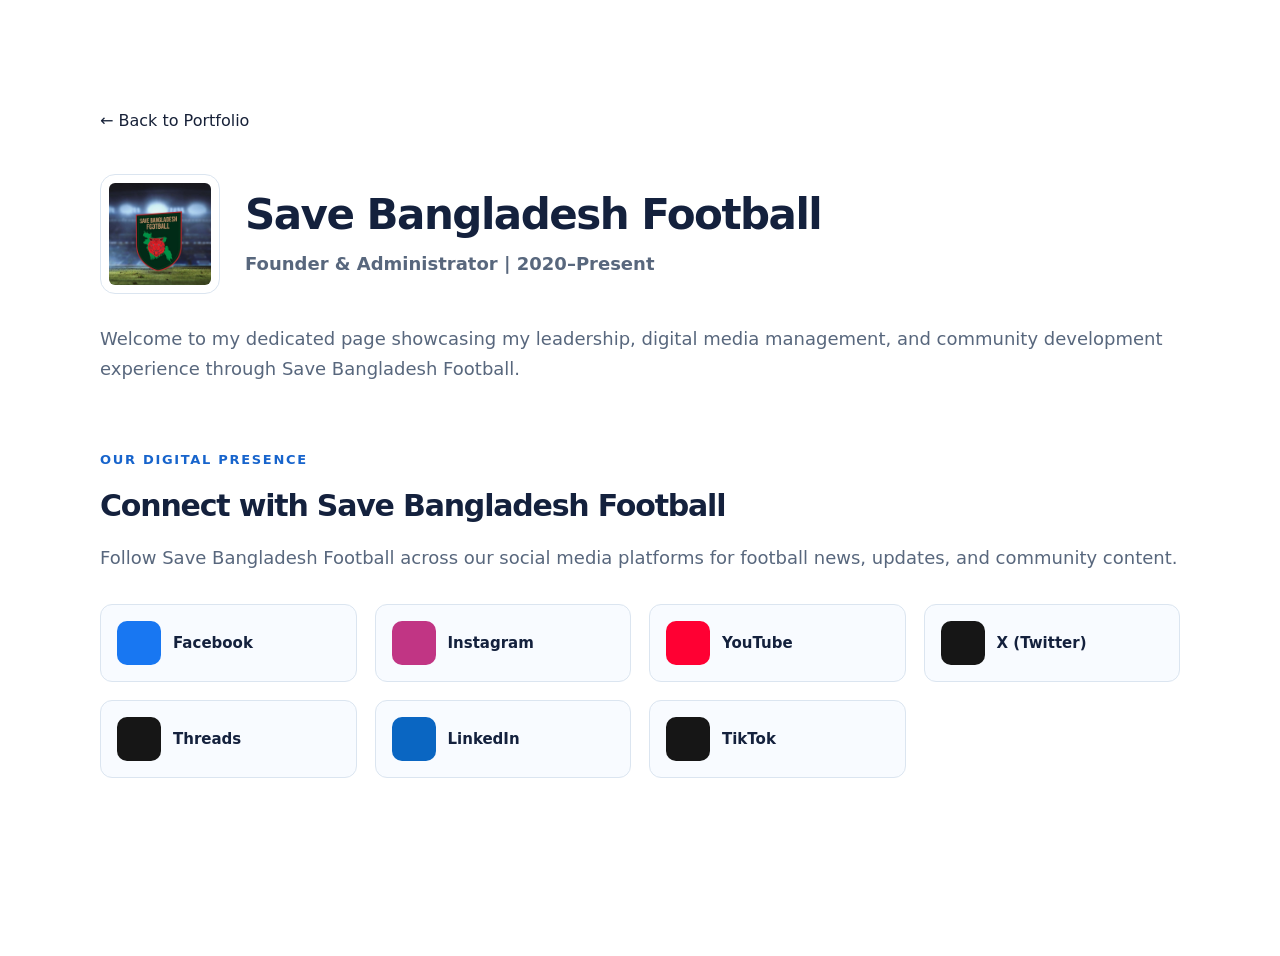
==== football.html @ 0e64b120 "add sbf portion" ====
<!DOCTYPE html>
<html lang="en">

<head>
    <meta charset="UTF-8">
    <meta name="viewport"
          content="width=device-width, initial-scale=1.0">

    <title>Save Bangladesh Football | Pamel Das</title>

    <link rel="stylesheet" href="style.css">
</head>

<body>

    <main class="section container">

        <a href="index.html">
            ← Back to Portfolio
        </a>

        
<div class="football-page-heading">

    <img
        src="Images/save-bangladesh-football.png"
        alt="Save Bangladesh Football Logo"
        class="football-page-logo"
    >

    <div>
        <h1>Save Bangladesh Football</h1>
        <p>Founder & Administrator | 2020–Present</p>
    </div>

</div>



        <p>
            Welcome to my dedicated page showcasing
            my leadership, digital media management,
            and community development experience
            through Save Bangladesh Football.
        </p>

<!-- Save Bangladesh Football Social Media -->

<section class="football-social-section">

    <p class="eyebrow">OUR DIGITAL PRESENCE</p>

    <h2>Connect with Save Bangladesh Football</h2>

    <p class="football-social-intro">
        Follow Save Bangladesh Football across our
        social media platforms for football news,
        updates, and community content.
    </p>

    <div class="football-social-grid">

        <a href="https://www.facebook.com/savebangladeshfootball/"
           class="football-social-card"
           target="_blank" rel="noopener noreferrer">
            <span class="social-icon facebook">
                <i class="bi bi-facebook"></i>
            </span>
            <span>Facebook</span>
        </a>

        <a href="https://www.instagram.com/save_bangladesh_football/?hl=en"
           class="football-social-card"
           target="_blank" rel="noopener noreferrer">
            <span class="social-icon instagram">
                <i class="bi bi-instagram"></i>
            </span>
            <span>Instagram</span>
        </a>

        <a href="https://www.youtube.com/@savebangladeshfootball"
           class="football-social-card"
           target="_blank" rel="noopener noreferrer">
            <span class="social-icon youtube">
                <i class="bi bi-youtube"></i>
            </span>
            <span>YouTube</span>
        </a>

        <a href="https://x.com/SaveBanFootball"
           class="football-social-card"
           target="_blank" rel="noopener noreferrer">
            <span class="social-icon x-twitter">
                <i class="bi bi-twitter-x"></i>
            </span>
            <span>X (Twitter)</span>
        </a>

        <a href="https://www.threads.com/@save_bangladesh_football"
           class="football-social-card"
           target="_blank" rel="noopener noreferrer">
            <span class="social-icon threads">
                <i class="bi bi-threads"></i>
            </span>
            <span>Threads</span>
        </a>

        <a href="https://www.linkedin.com/company/save-bangladesh-football"
           class="football-social-card"
           target="_blank" rel="noopener noreferrer">
            <span class="social-icon linkedin">
                <i class="bi bi-linkedin"></i>
            </span>
            <span>LinkedIn</span>
        </a>

        <a href="https://www.tiktok.com/@savebangladeshfootball"
           class="football-social-card"
           target="_blank" rel="noopener noreferrer">
            <span class="social-icon tiktok">
                <i class="bi bi-tiktok"></i>
            </span>
            <span>TikTok</span>
        </a>

    </div>

</section>

    </main>

</body>
</html>
---- style.css ----
:root { --ink:#172138; --muted:#58677d; --accent:#1764cc; --paper:#fff; --soft:#f3f6fa; }
* { box-sizing:border-box; }
html { scroll-behavior:smooth; }
body { margin:0; font-family:Inter,ui-sans-serif,system-ui,-apple-system,Segoe UI,Arial,sans-serif; line-height:1.65; color:var(--ink); background:var(--paper); }
a { text-decoration:none; color:inherit; }
.container { width:min(1080px, calc(100% - 40px)); margin-inline:auto; }
.narrow { max-width:780px; }
.site-header { background:rgba(255,255,255,.94); position:sticky; top:0; border-bottom:1px solid #e7ecf3; z-index:10; backdrop-filter:blur(12px); }
.nav,.nav-links,.actions,.footer .container { display:flex; align-items:center; justify-content:space-between; gap:24px; }
.nav { min-height:74px; }
.brand { font-size:23px; font-weight:850; letter-spacing:-1px; }.brand span,.hero h1 span { color:var(--accent); }
.nav-links { gap:28px; font-size:14px; font-weight:650; }.nav-links a:hover { color:var(--accent); }
.menu-toggle { display:none; border:1px solid #d8e1ec; border-radius:8px; background:white; padding:8px 12px; font:inherit; cursor:pointer; }
.hero { min-height:570px; display:flex; flex-direction:column; justify-content:center; align-items:flex-start; padding-block:100px; }
.eyebrow { font-size:13px; text-transform:uppercase; letter-spacing:.13em; font-weight:750; color:var(--accent); margin:0 0 18px; }
h1,h2,h3 { line-height:1.18; letter-spacing:-.04em; }h1 { font-size:clamp(47px,7vw,88px); margin:0 0 24px; }h2 { font-size:clamp(30px,4vw,46px); margin:0 0 24px; }h3 { font-size:22px; margin:15px 0 12px; }
.hero-copy { font-size:clamp(17px,2vw,21px); color:var(--muted); max-width:680px; margin:0 0 35px; }
.actions { justify-content:flex-start; flex-wrap:wrap; gap:13px; }.btn { display:inline-block; padding:12px 19px; border-radius:9px; font-weight:700; font-size:14px; }.primary { background:var(--accent); color:white; }.primary:hover { background:#0d4eaa; }.secondary { border:1px solid #c9d6e6; }.secondary:hover { background:var(--soft); }
.section { padding-block:108px; scroll-margin-top:72px; }.section p:not(.eyebrow) { color:var(--muted); font-size:18px; }.tinted { background:var(--soft); }
.cards { display:grid; grid-template-columns:repeat(3,1fr); gap:18px; margin-top:35px; }.card { border:1px solid #e3e9f0; border-radius:14px; padding:29px; background:white; }.card span { color:var(--accent); font-size:12px; text-transform:uppercase; letter-spacing:.1em; font-weight:700; }.card p { font-size:15px!important; margin:0; }
.chips { display:flex; flex-wrap:wrap; gap:12px; }.chips span { border:1px solid #d4dfec; padding:9px 16px; border-radius:999px; background:white; font-size:14px; font-weight:600; }
.footer { border-top:1px solid #e7ecf3; padding:26px 0; font-size:13px; color:var(--muted); }.footer .container { flex-wrap:wrap; }
@media (max-width:700px) { .menu-toggle { display:block; }.nav { flex-wrap:wrap; padding-block:15px; min-height:68px; }.nav-links { display:none; flex-basis:100%; flex-direction:column; align-items:flex-start; gap:12px; padding:10px 0; }.nav-links.open { display:flex; }.hero { min-height:480px; padding-block:75px; }.section { padding-block:75px; }.cards { grid-template-columns:1fr; } }
h1 {
    font-size: 64px;
    font-weight: 800;
    color: #1764cc;
    letter-spacing: -1.5px;
}

@media (max-width: 768px) {
    h1 {
        font-size: 36px;
        letter-spacing: -0.5px;
    }
}

/* Homepage Hero Section */

.hero {
    display: flex;
    align-items: center;
    justify-content: space-between;
    gap: 50px;
    padding: 100px 8%;
    background: #f2f7ff;
}

.hero-content {
    flex: 1;
}

.hero-label {
    color: #1764cc;
    font-weight: 700;
    letter-spacing: 2px;
    font-size: 13px;
}

.hero h1 {
    font-size: 64px;
    color: #14213d;
    margin: 15px 0;
}

.hero h2 {
    font-size: 24px;
    color: #1764cc;
    margin-bottom: 20px;
}

.hero-description {
    font-size: 17px;
    line-height: 1.8;
    color: #475569;
    max-width: 550px;
}

.hero-buttons {
    display: flex;
    gap: 15px;
    margin-top: 30px;
}

.primary-btn,
.secondary-btn {
    display: inline-block;
    padding: 12px 20px;
    border-radius: 8px;
    text-decoration: none;
    font-weight: 600;
}

.primary-btn {
    background: #1764cc;
    color: white;
}

.secondary-btn {
    border: 2px solid #1764cc;
    color: #1764cc;
}

.hero-image {
    flex: 1;
    display: flex;
    justify-content: center;
}

.hero-image img {
    width: 100%;
    max-width: 350px;
    aspect-ratio: 4 / 5;
    object-fit: cover;
    border-radius: 20px;
}

/* Mobile Layout */

@media (max-width: 768px) {
    .hero {
        flex-direction: column-reverse;
        padding: 50px 6%;
        gap: 30px;
    }

    .hero h1 {
        font-size: 36px;
    }

    .hero h2 {
        font-size: 20px;
    }

    .hero-buttons {
        flex-wrap: wrap;
    }

    .hero-image img {
        max-width: 260px;
    }
}

/* Compact Hero Layout */

.hero {
    display: flex;
    flex-direction: row;
    align-items: center;
    justify-content: space-between;
    gap: 50px;
    padding: 60px 8%;
    min-height: 420px;
}

.hero-content {
    flex: 1;
    min-width: 0;
}

.hero h1 {
    font-size: 54px;
    margin: 10px 0;
}

.hero-image {
    flex: 0 0 260px;
    display: flex;
    justify-content: center;
}

.hero-image img {
    width: 260px;
    height: 320px;
    object-fit: cover;
    border-radius: 16px;
}

/* Mobile View */

@media (max-width: 768px) {
    .hero {
        flex-direction: column-reverse;
        gap: 25px;
        padding: 40px 6%;
    }

    .hero-image {
        flex: none;
        width: 100%;
    }

    .hero-image img {
        width: 200px;
        height: 250px;
    }

    .hero h1 {
        font-size: 36px;
    }
}

/* Certificate Gallery */

.certificate-gallery {
    display: grid;
    grid-template-columns: repeat(5, minmax(0, 1fr));
    gap: 15px;
    margin-top: 25px;
}

.certificate-gallery a {
    display: block;
    background: #f8fbff;
    border: 1px solid #dbe5f0;
    border-radius: 12px;
    padding: 10px;
    text-decoration: none;
    text-align: center;
    transition: 0.3s;
    min-width: 0;
}

.certificate-gallery img {
    width: 100%;
    height: 130px;
    object-fit: contain;
    border-radius: 6px;
    background: white;
}

.certificate-gallery p {
    margin: 8px 0 0;
    font-size: 13px;
    font-weight: 600;
    color: #1764cc;
}

.certificate-gallery a:hover {
    transform: translateY(-5px);
    box-shadow: 0 8px 20px rgba(23, 100, 204, 0.15);
}

/* Mobile: horizontal scroll */

@media (max-width: 768px) {
    .certificate-gallery {
        display: flex;
        overflow-x: auto;
        gap: 12px;
        padding-bottom: 12px;
    }

    .certificate-gallery a {
        flex: 0 0 170px;
    }
}

/* Certificate Popup */

.certificate-modal {
    display: none;
    position: fixed;
    inset: 0;
    background: rgba(0, 0, 0, 0.85);
    z-index: 9999;
    align-items: center;
    justify-content: center;
    padding: 30px;
}

.certificate-modal.active {
    display: flex;
}

.certificate-modal img {
    max-width: 90vw;
    max-height: 85vh;
    object-fit: contain;
    border-radius: 8px;
    background: white;
}

.close-certificate {
    position: absolute;
    top: 25px;
    right: 35px;
    font-size: 40px;
    color: white;
    background: none;
    border: none;
    cursor: pointer;
}

/* Contact Section */

#contact {
    text-align: center;
    padding-top: 80px;
    padding-bottom: 90px;
}

#contact h2 {
    font-size: 38px;
    color: #14213d;
    margin-bottom: 20px;
}

.contact-description {
    color: #64748b;
    font-size: 16px;
    line-height: 1.8;
    max-width: 650px;
    margin: 0 auto 35px;
}

.contact-links {
    display: flex;
    align-items: center;
    justify-content: center;
    gap: 18px;
    flex-wrap: wrap;
}

.contact-btn {
    display: inline-flex;
    align-items: center;
    justify-content: center;
    gap: 10px;

    padding: 14px 25px;
    min-width: 150px;

    border: 2px solid #1764cc;
    border-radius: 10px;

    background: #ffffff;
    color: #1764cc;

    font-size: 16px;
    font-weight: 600;
    text-decoration: none;

    transition: all 0.3s ease;
}

.contact-btn span {
    font-size: 20px;
    font-weight: 700;
}

.contact-btn:hover {
    background: #1764cc;
    color: #ffffff;
    transform: translateY(-4px);
    box-shadow: 0 8px 20px rgba(23, 100, 204, 0.18);
}

/* Mobile Responsive */

@media (max-width: 600px) {
    #contact {
        padding-top: 50px;
        padding-bottom: 60px;
    }

    #contact h2 {
        font-size: 30px;
    }

    .contact-links {
        flex-direction: column;
        gap: 12px;
    }

    .contact-btn {
        width: 100%;
        max-width: 300px;
    }
}
git add .

/* Contact icons inside colored boxes */

.contact-btn .contact-icon {
    width: 38px;
    height: 38px;
    flex-shrink: 0;

    display: inline-flex;
    align-items: center;
    justify-content: center;

    border-radius: 8px;
    color: white;
    font-size: 20px;
    font-weight: 700;
}

.contact-btn .email-icon {
    background: #1764cc;
}

.contact-btn .linkedin-icon {
    background: #0a66c2;
}

.contact-btn .github-icon {
    background: #24292f;
}

.contact-btn:hover .contact-icon {
    color: white;
}

/* Make contact icons white */

.contact-btn .contact-icon,
.contact-btn:hover .contact-icon {
    color: #ffffff !important;
    -webkit-text-fill-color: #ffffff;
    font-size: 20px;
    font-weight: 700;
}

/* Keep the icon boxes rounded */

.contact-btn .contact-icon {
    border-radius: 8px;
}

/* Professional Experience Cards */

.experience-intro {
    color: #64748b;
    line-height: 1.8;
    max-width: 750px;
    margin: 15px 0 35px;
}

.experience-grid {
    display: grid;
    grid-template-columns: repeat(2, minmax(0, 1fr));
    gap: 25px;
}

.experience-card {
    background: #f8fbff;
    border: 1px solid #dbe5f0;
    border-radius: 14px;
    padding: 30px;
    transition: transform 0.3s, box-shadow 0.3s;
}

.experience-card:hover {
    transform: translateY(-5px);
    box-shadow: 0 10px 25px rgba(23, 100, 204, 0.12);
}

.experience-year {
    display: inline-block;
    background: #e3efff;
    color: #1764cc;
    padding: 7px 12px;
    border-radius: 6px;
    font-size: 13px;
    font-weight: 700;
}

.experience-card h3 {
    color: #14213d;
    margin: 18px 0 10px;
    font-size: 22px;
}

.company-heading {
    display: flex;
    align-items: center;
    gap: 12px;
    margin: 15px 0;
}

.company-heading img {
    width: 58px;
    height: 58px;
    object-fit: contain;
    padding: 6px;
    background: #ffffff;
    border: 1px solid #dbe5f0;
    border-radius: 10px;
}

.company-heading h4 {
    color: #1764cc;
    font-size: 20px;
    margin: 0;
}

.experience-card p {
    color: #64748b;
    line-height: 1.8;
    margin-top: 15px;
}

@media (max-width: 768px) {
    .experience-grid {
        grid-template-columns: 1fr;
    }

    .experience-card {
        padding: 22px;
    }
}

/* Save Bangladesh Football Section */

#football {
    padding-top: 70px;
    padding-bottom: 70px;
}

.football-card {
    background: #f8fbff;
    border: 1px solid #dbe5f0;
    border-radius: 16px;
    padding: 35px;
    margin-top: 20px;
    transition: 0.3s ease;
}

.football-card:hover {
    box-shadow: 0 12px 30px rgba(23, 100, 204, 0.10);
}

.football-heading {
    display: flex;
    align-items: center;
    gap: 20px;
    margin-bottom: 25px;
}

.football-logo {
    width: 95px;
    height: 95px;
    object-fit: contain;
    background: #ffffff;
    padding: 8px;
    border: 1px solid #dbe5f0;
    border-radius: 14px;
    flex-shrink: 0;
}

.football-heading h2 {
    font-size: 28px;
    color: #14213d;
    margin: 0 0 8px;
}

.football-role {
    color: #1764cc;
    font-size: 15px;
    font-weight: 600;
    margin: 0;
}

.football-description {
    color: #64748b;
    font-size: 16px;
    line-height: 1.9;
    margin-bottom: 18px;
}

.football-highlights {
    display: flex;
    flex-wrap: wrap;
    gap: 12px;
    margin-top: 25px;
}

.football-highlights span {
    background: #e3efff;
    color: #1764cc;
    padding: 9px 14px;
    border-radius: 8px;
    font-size: 13px;
    font-weight: 600;
}

/* Mobile Responsive */

@media (max-width: 768px) {

    .football-card {
        padding: 22px;
    }

    .football-heading {
        flex-direction: column;
        align-items: flex-start;
        gap: 15px;
    }

    .football-logo {
        width: 75px;
        height: 75px;
    }

    .football-heading h2 {
        font-size: 24px;
    }

    .football-description {
        font-size: 15px;
    }
}

/* Dedicated Football Page Heading */

.football-page-heading {
    display: flex;
    align-items: center;
    gap: 25px;
    margin: 40px 0 30px;
}

.football-page-logo {
    width: 120px;
    height: 120px;
    object-fit: contain;
    border-radius: 15px;
    border: 1px solid #dbe5f0;
    background: white;
    padding: 8px;
    flex-shrink: 0;
}

.football-page-heading h1 {
    font-size: 42px;
    color: #14213d;
    margin: 0 0 10px;
}

.football-page-heading p {
    color: #1764cc;
    font-size: 17px;
    font-weight: 600;
    margin: 0;
}

/* Mobile Responsive */

@media (max-width: 600px) {
    .football-page-heading {
        gap: 15px;
    }

    .football-page-logo {
        width: 75px;
        height: 75px;
    }

    .football-page-heading h1 {
        font-size: 26px;
    }

    .football-page-heading p {
        font-size: 14px;
    }
}

/* Football Social Media Section */

.football-social-section {
    margin-top: 65px;
    margin-bottom: 70px;
}

.football-social-section h2 {
    font-size: 30px;
    color: #14213d;
    margin: 12px 0;
}

.football-social-intro {
    color: #64748b;
    line-height: 1.8;
    margin-bottom: 30px;
}

.football-social-grid {
    display: grid;
    grid-template-columns: repeat(4, minmax(0, 1fr));
    gap: 18px;
}

.football-social-card {
    display: flex;
    align-items: center;
    gap: 12px;
    padding: 16px;
    background: #f8fbff;
    border: 1px solid #dbe5f0;
    border-radius: 12px;
    color: #14213d;
    text-decoration: none;
    font-size: 15px;
    font-weight: 600;
    transition: transform 0.3s, box-shadow 0.3s;
}

.football-social-card:hover {
    transform: translateY(-4px);
    box-shadow: 0 8px 24px rgba(23, 100, 204, 0.14);
}

.social-icon {
    width: 44px;
    height: 44px;
    display: flex;
    align-items: center;
    justify-content: center;
    border-radius: 10px;
    color: white;
    font-size: 23px;
    flex-shrink: 0;
}

/* Platform colors */

.social-icon.facebook {
    background: #1877f2;
}

.social-icon.instagram {
    background: #c13584;
}

.social-icon.youtube {
    background: #ff0033;
}

.social-icon.x-twitter,
.social-icon.threads,
.social-icon.tiktok {
    background: #161616;
}

.social-icon.linkedin {
    background: #0a66c2;
}

/* Tablet */

@media (max-width: 900px) {
    .football-social-grid {
        grid-template-columns: repeat(2, minmax(0, 1fr));
    }
}

/* Mobile */

@media (max-width: 500px) {
    .football-social-grid {
        grid-template-columns: 1fr;
    }

    .football-social-section h2 {
        font-size: 25px;
    }
}
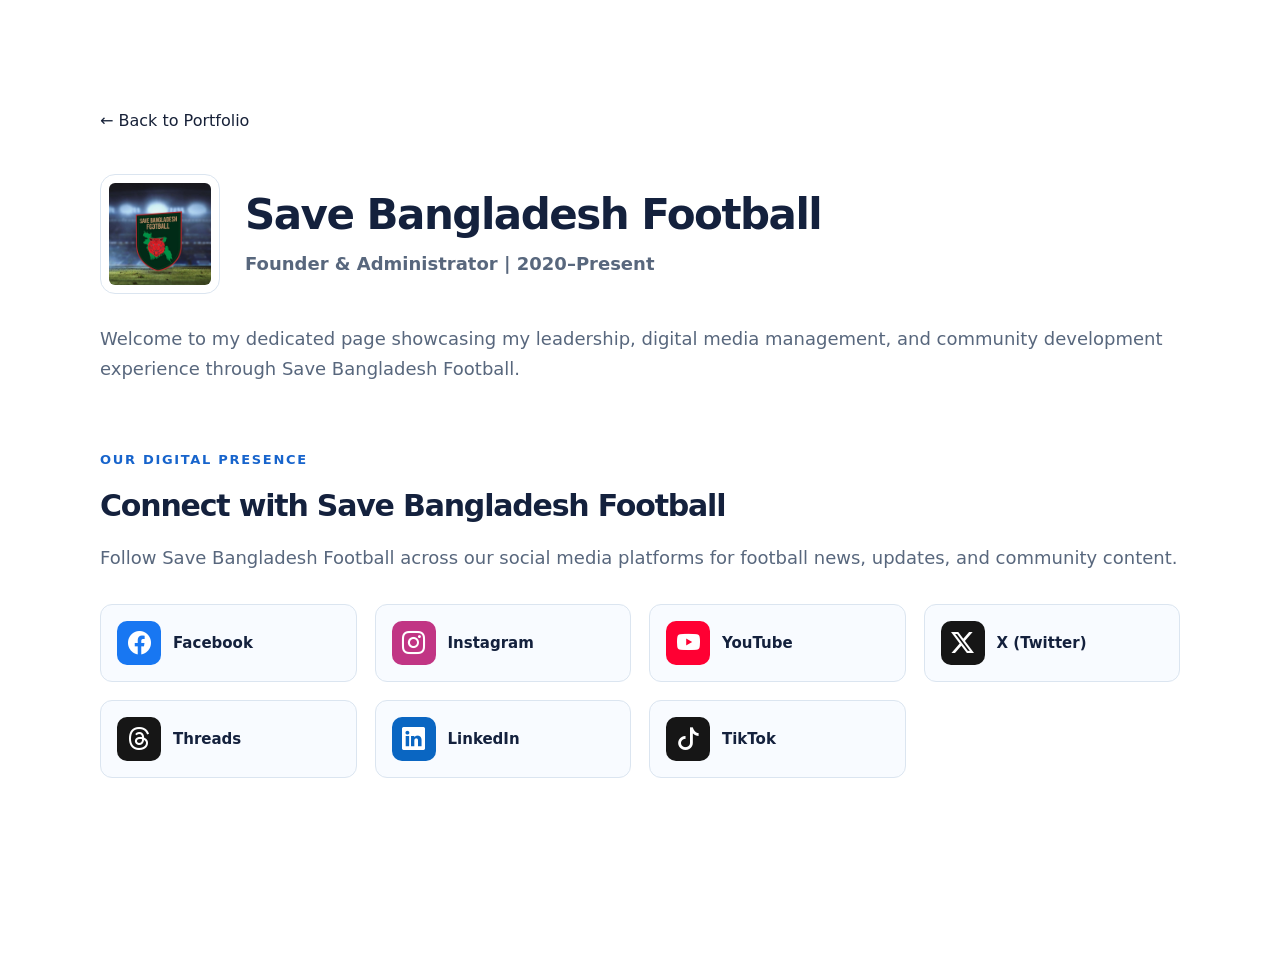
==== commit 5f1b0338: "Fix football social media icons" ====
--- a/football.html
+++ b/football.html
@@ -2,15 +2,23 @@
 <!DOCTYPE html>
 <html lang="en">
 
+
 <head>
     <meta charset="UTF-8">
+
     <meta name="viewport"
           content="width=device-width, initial-scale=1.0">
 
     <title>Save Bangladesh Football | Pamel Das</title>
 
-    <link rel="stylesheet" href="style.css">
+    <!-- Main CSS -->
+    <link rel="stylesheet" href="/style.css">
+
+    <!-- Bootstrap Icons -->
+    <link rel="stylesheet"
+          href="https://cdn.jsdelivr.net/npm/bootstrap-icons@1.11.3/font/bootstrap-icons.min.css">
 </head>
+
 
 <body>
 
--- a/style.css
+++ b/style.css
@@ -768,3 +768,13 @@
         font-size: 25px;
     }
 }
+
+/* Ensure social media icons are visible */
+
+.football-social-card .social-icon i {
+    display: inline-block;
+    color: #ffffff !important;
+    -webkit-text-fill-color: #ffffff !important;
+    font-size: 23px;
+    line-height: 1;
+}
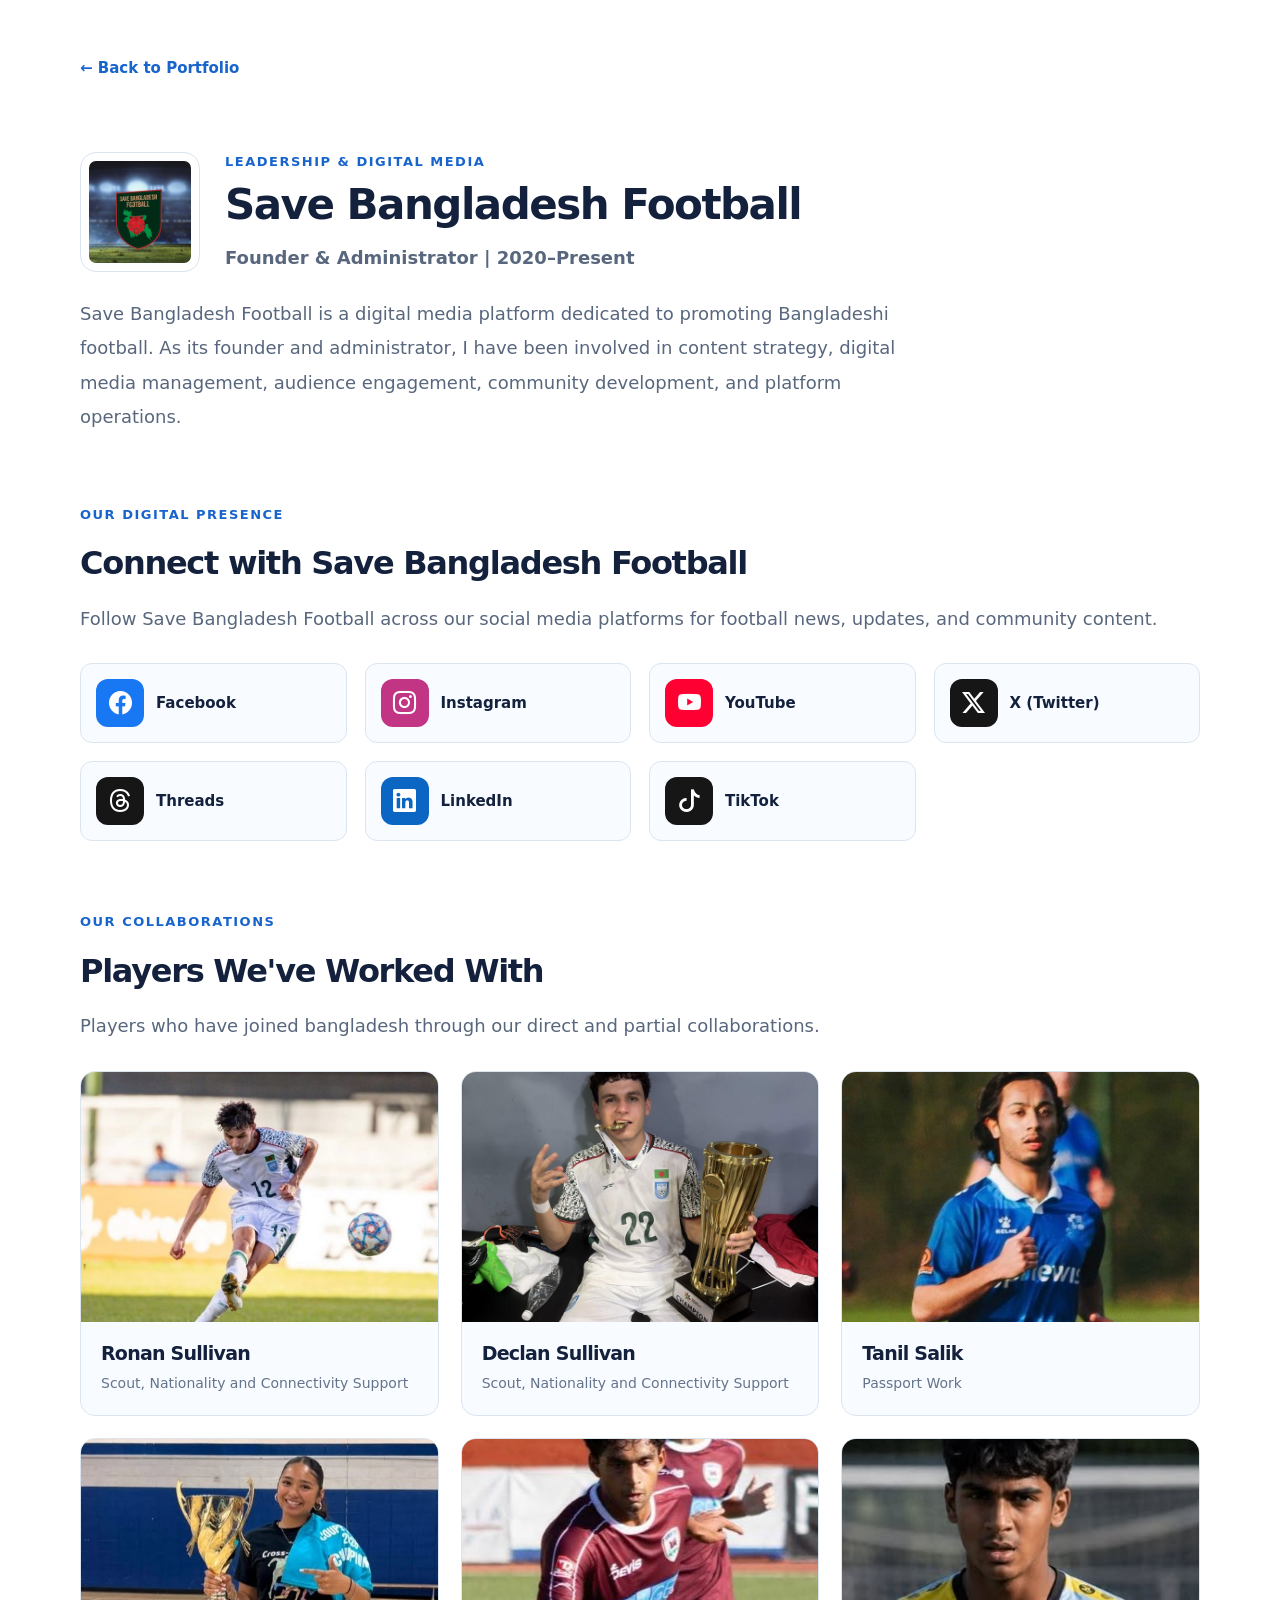
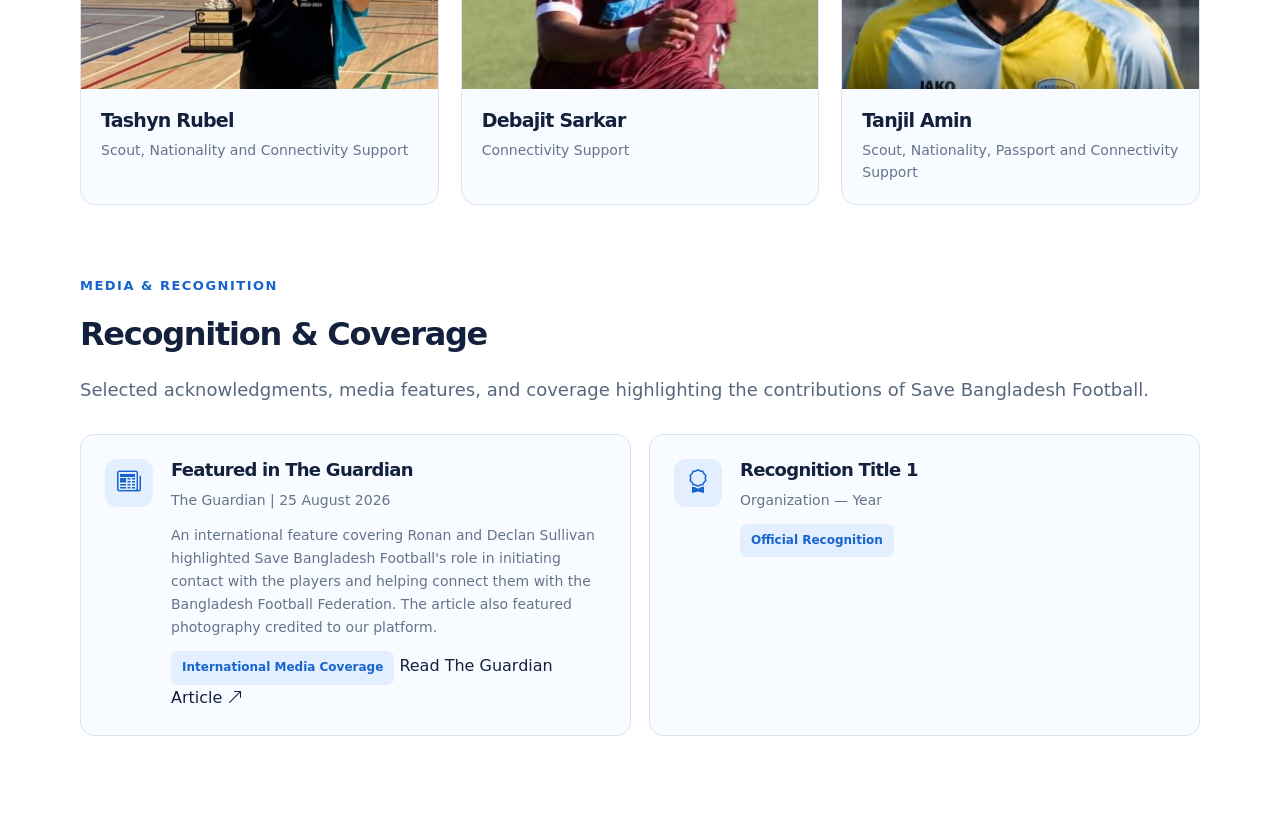
==== commit 3a4f7aa0: "add details" ====
--- a/football.html
+++ b/football.html
@@ -2,139 +2,379 @@
 <!DOCTYPE html>
 <html lang="en">
 
-
 <head>
     <meta charset="UTF-8">
-
     <meta name="viewport"
           content="width=device-width, initial-scale=1.0">
 
     <title>Save Bangladesh Football | Pamel Das</title>
 
-    <!-- Main CSS -->
-    <link rel="stylesheet" href="/style.css">
-
-    <!-- Bootstrap Icons -->
+    <link rel="stylesheet" href="style.css">
+
+    <!-- Social Media Icons -->
     <link rel="stylesheet"
           href="https://cdn.jsdelivr.net/npm/bootstrap-icons@1.11.3/font/bootstrap-icons.min.css">
 </head>
 
-
-<body>
+<body class="football-page">
 
     <main class="section container">
 
-        <a href="index.html">
+        <!-- Back Button -->
+        <a href="index.html" class="football-back-link">
             ← Back to Portfolio
         </a>
 
-        
-<div class="football-page-heading">
-
-    <img
-        src="Images/save-bangladesh-football.png"
-        alt="Save Bangladesh Football Logo"
-        class="football-page-logo"
-    >
-
-    <div>
-        <h1>Save Bangladesh Football</h1>
-        <p>Founder & Administrator | 2020–Present</p>
-    </div>
-
-</div>
-
-
-
-        <p>
-            Welcome to my dedicated page showcasing
-            my leadership, digital media management,
-            and community development experience
-            through Save Bangladesh Football.
+        <!-- Page Introduction -->
+        <section class="football-page-intro">
+
+            <div class="football-page-heading">
+
+                <img
+                    src="Images/save-bangladesh-football.png"
+                    alt="Save Bangladesh Football Logo"
+                    class="football-page-logo"
+                >
+
+                <div>
+                    <p class="eyebrow">LEADERSHIP & DIGITAL MEDIA</p>
+
+                    <h1>Save Bangladesh Football</h1>
+
+                    <p class="football-page-role">
+                        Founder & Administrator | 2020–Present
+                    </p>
+                </div>
+
+            </div>
+
+            <p class="football-page-description">
+                Save Bangladesh Football is a digital media
+                platform dedicated to promoting Bangladeshi
+                football. As its founder and administrator,
+                I have been involved in content strategy,
+                digital media management, audience engagement,
+                community development, and platform operations.
+            </p>
+
+        </section>
+
+
+        <!-- Social Media Accounts -->
+        <section class="football-social-section">
+
+            <p class="eyebrow">OUR DIGITAL PRESENCE</p>
+
+            <h2>Connect with Save Bangladesh Football</h2>
+
+            <p class="football-extra-intro">
+                Follow Save Bangladesh Football across our
+                social media platforms for football news,
+                updates, and community content.
+            </p>
+
+            <div class="football-social-grid">
+
+                <a href="https://www.facebook.com/savebangladeshfootball/"
+                   class="football-social-card"
+                   target="_blank"
+                   rel="noopener noreferrer">
+
+                    <span class="social-icon facebook">
+                        <i class="bi bi-facebook"></i>
+                    </span>
+
+                    <span>Facebook</span>
+                </a>
+
+                <a href="https://www.instagram.com/save_bangladesh_football/?hl=en"
+                   class="football-social-card"
+                   target="_blank"
+                   rel="noopener noreferrer">
+
+                    <span class="social-icon instagram">
+                        <i class="bi bi-instagram"></i>
+                    </span>
+
+                    <span>Instagram</span>
+                </a>
+
+                <a href="https://www.youtube.com/@savebangladeshfootball"
+                   class="football-social-card"
+                   target="_blank"
+                   rel="noopener noreferrer">
+
+                    <span class="social-icon youtube">
+                        <i class="bi bi-youtube"></i>
+                    </span>
+
+                    <span>YouTube</span>
+                </a>
+
+                <a href="https://x.com/SaveBanFootball"
+                   class="football-social-card"
+                   target="_blank"
+                   rel="noopener noreferrer">
+
+                    <span class="social-icon x-twitter">
+                        <i class="bi bi-twitter-x"></i>
+                    </span>
+
+                    <span>X (Twitter)</span>
+                </a>
+
+                <a href="https://www.threads.com/@save_bangladesh_football"
+                   class="football-social-card"
+                   target="_blank"
+                   rel="noopener noreferrer">
+
+                    <span class="social-icon threads">
+                        <i class="bi bi-threads"></i>
+                    </span>
+
+                    <span>Threads</span>
+                </a>
+
+                <a href="https://www.linkedin.com/company/save-bangladesh-football"
+                   class="football-social-card"
+                   target="_blank"
+                   rel="noopener noreferrer">
+
+                    <span class="social-icon linkedin">
+                        <i class="bi bi-linkedin"></i>
+                    </span>
+
+                    <span>LinkedIn</span>
+                </a>
+
+                <a href="https://www.tiktok.com/@savebangladeshfootball"
+                   class="football-social-card"
+                   target="_blank"
+                   rel="noopener noreferrer">
+
+                    <span class="social-icon tiktok">
+                        <i class="bi bi-tiktok"></i>
+                    </span>
+
+                    <span>TikTok</span>
+                </a>
+
+            </div>
+
+        </section>
+
+
+        <!-- Player Collaborations -->
+        <section id="player-collaborations"
+                 class="football-extra-section">
+
+            <p class="eyebrow">OUR COLLABORATIONS</p>
+
+            <h2>Players We've Worked With</h2>
+
+            <p class="football-extra-intro">
+                Players who have joined bangladesh through our direct and partial collaborations.
+            </p>
+
+            <div class="football-player-grid">
+
+  <!-- Player 1 - Ronan Sullivan -->
+<article class="football-player-card">
+
+    <div class="football-player-image">
+        <img
+            src="Images/player (3).png"
+            alt="Ronan Sullivan"
+            loading="lazy"
+        >
+    </div>
+
+    <div class="football-player-info">
+        <h3>Ronan Sullivan</h3>
+        <p>Scout, Nationality and Connectivity Support</p>
+    </div>
+
+</article>
+
+<!-- Player 2 - Declan Sullivan -->
+<article class="football-player-card">
+
+    <div class="football-player-image">
+        <img
+            src="Images/player (4).png"
+            alt="Declan Sullivan"
+            loading="lazy"
+        >
+    </div>
+
+    <div class="football-player-info">
+        <h3>Declan Sullivan</h3>
+        <p>Scout, Nationality and Connectivity Support</p>
+    </div>
+
+</article>
+
+<!-- Player 3 - Tanil Salik -->
+<article class="football-player-card">
+
+    <div class="football-player-image">
+        <img
+            src="Images/player (6).png"
+            alt="Tanil Salik"
+            loading="lazy"
+        >
+    </div>
+
+    <div class="football-player-info">
+        <h3>Tanil Salik</h3>
+        <p>Passport Work</p>
+    </div>
+
+</article>
+
+<!-- Player 4 - Tashyn Rubel -->
+<article class="football-player-card">
+
+    <div class="football-player-image">
+        <img
+            src="Images/player (5).png"
+            alt="Tashyn Rubel"
+            loading="lazy"
+        >
+    </div>
+
+    <div class="football-player-info">
+        <h3>Tashyn Rubel</h3>
+        <p>Scout, Nationality and Connectivity Support</p>
+    </div>
+
+</article>
+
+<!-- Player 5 - Debajit Sarkar -->
+<article class="football-player-card">
+
+    <div class="football-player-image">
+        <img
+            src="Images/player (2).png"
+            alt="Debajit Sarkar"
+            loading="lazy"
+        >
+    </div>
+
+    <div class="football-player-info">
+        <h3>Debajit Sarkar</h3>
+        <p>Connectivity Support</p>
+    </div>
+
+</article>
+                 
+<!-- Player 6 - Tanjil Amin -->
+<article class="football-player-card">
+
+    <div class="football-player-image">
+        <img
+            src="Images/player (1).png"
+            alt="Tanjil Amin"
+            loading="lazy"
+        >
+    </div>
+
+    <div class="football-player-info">
+        <h3>Tanjil Amin</h3>
+        <p>Scout, Nationality, Passport and Connectivity Support</p>
+    </div>
+
+</article>
+
+            </div>
+
+        </section>
+
+
+        <!-- Recognition and Coverage -->
+        <section id="recognition-coverage"
+                 class="football-extra-section">
+
+            <p class="eyebrow">MEDIA & RECOGNITION</p>
+
+            <h2>Recognition & Coverage</h2>
+
+            <p class="football-extra-intro">
+                Selected acknowledgments, media features,
+                and coverage highlighting the contributions
+                of Save Bangladesh Football.
+            </p>
+
+            <div class="football-recognition-grid">
+
+<!-- Recognition 1 - The Guardian -->
+
+<article class="football-recognition-card">
+
+    <span class="recognition-icon">
+        <i class="bi bi-newspaper"></i>
+    </span>
+
+    <div class="recognition-content">
+
+        <h3>Featured in The Guardian</h3>
+
+        <p class="recognition-date">
+            The Guardian | 25 August 2026
         </p>
 
-<!-- Save Bangladesh Football Social Media -->
-
-<section class="football-social-section">
-
-    <p class="eyebrow">OUR DIGITAL PRESENCE</p>
-
-    <h2>Connect with Save Bangladesh Football</h2>
-
-    <p class="football-social-intro">
-        Follow Save Bangladesh Football across our
-        social media platforms for football news,
-        updates, and community content.
-    </p>
-
-    <div class="football-social-grid">
-
-        <a href="https://www.facebook.com/savebangladeshfootball/"
-           class="football-social-card"
-           target="_blank" rel="noopener noreferrer">
-            <span class="social-icon facebook">
-                <i class="bi bi-facebook"></i>
-            </span>
-            <span>Facebook</span>
+        <p class="recognition-description">
+            An international feature covering Ronan and
+            Declan Sullivan highlighted Save Bangladesh
+            Football's role in initiating contact with
+            the players and helping connect them with
+            the Bangladesh Football Federation.
+            The article also featured photography
+            credited to our platform.
+        </p>
+
+        <span class="recognition-type">
+            International Media Coverage
+        </span>
+
+        <a
+            href="https://www.theguardian.com/football/2026/aug/25/bangladesh-soccer-team-ronan-declan-sullivan"
+            class="recognition-link"
+            target="_blank"
+            rel="noopener noreferrer"
+        >
+            Read The Guardian Article
+            <i class="bi bi-arrow-up-right"></i>
         </a>
 
-        <a href="https://www.instagram.com/save_bangladesh_football/?hl=en"
-           class="football-social-card"
-           target="_blank" rel="noopener noreferrer">
-            <span class="social-icon instagram">
-                <i class="bi bi-instagram"></i>
-            </span>
-            <span>Instagram</span>
-        </a>
-
-        <a href="https://www.youtube.com/@savebangladeshfootball"
-           class="football-social-card"
-           target="_blank" rel="noopener noreferrer">
-            <span class="social-icon youtube">
-                <i class="bi bi-youtube"></i>
-            </span>
-            <span>YouTube</span>
-        </a>
-
-        <a href="https://x.com/SaveBanFootball"
-           class="football-social-card"
-           target="_blank" rel="noopener noreferrer">
-            <span class="social-icon x-twitter">
-                <i class="bi bi-twitter-x"></i>
-            </span>
-            <span>X (Twitter)</span>
-        </a>
-
-        <a href="https://www.threads.com/@save_bangladesh_football"
-           class="football-social-card"
-           target="_blank" rel="noopener noreferrer">
-            <span class="social-icon threads">
-                <i class="bi bi-threads"></i>
-            </span>
-            <span>Threads</span>
-        </a>
-
-        <a href="https://www.linkedin.com/company/save-bangladesh-football"
-           class="football-social-card"
-           target="_blank" rel="noopener noreferrer">
-            <span class="social-icon linkedin">
-                <i class="bi bi-linkedin"></i>
-            </span>
-            <span>LinkedIn</span>
-        </a>
-
-        <a href="https://www.tiktok.com/@savebangladeshfootball"
-           class="football-social-card"
-           target="_blank" rel="noopener noreferrer">
-            <span class="social-icon tiktok">
-                <i class="bi bi-tiktok"></i>
-            </span>
-            <span>TikTok</span>
-        </a>
-
-    </div>
-
-</section>
+    </div>
+
+</article>
+
+                <article class="football-recognition-card">
+
+                    <span class="recognition-icon">
+                        <i class="bi bi-award"></i>
+                    </span>
+
+                    <div>
+                        <h3>Recognition Title 1</h3>
+                        <p>Organization — Year</p>
+
+                        <span class="recognition-type">
+                            Official Recognition
+                        </span>
+                    </div>
+
+                </article>
+
+                
+
+               
+
+            </div>
+
+        </section>
 
     </main>
 
--- a/style.css
+++ b/style.css
@@ -778,3 +778,497 @@
     font-size: 23px;
     line-height: 1;
 }
+
+/* Football Collaboration & Recognition Sections */
+
+.football-extra-section {
+    margin: 75px 0;
+}
+
+.football-extra-section h2 {
+    font-size: 30px;
+    color: #14213d;
+    margin: 12px 0;
+}
+
+.football-extra-intro {
+    color: #64748b;
+    line-height: 1.8;
+    margin-bottom: 28px;
+}
+
+/* Player Cards */
+
+.football-player-grid {
+    display: grid;
+    grid-template-columns: repeat(3, minmax(0, 1fr));
+    gap: 22px;
+}
+
+.football-player-card {
+    overflow: hidden;
+    background: #f8fbff;
+    border: 1px solid #dbe5f0;
+    border-radius: 15px;
+    transition: 0.3s ease;
+}
+
+.football-player-card:hover {
+    transform: translateY(-5px);
+    box-shadow: 0 12px 25px rgba(23,100,204,0.12);
+}
+
+.football-player-card img {
+    display: block;
+    width: 100%;
+    height: 270px;
+    object-fit: cover;
+    background: #e3efff;
+}
+
+.football-player-info {
+    padding: 20px;
+}
+
+.football-player-info h3 {
+    font-size: 19px;
+    color: #14213d;
+    margin: 0 0 8px;
+}
+
+.football-player-info p {
+    color: #64748b;
+    font-size: 14px;
+    margin-bottom: 14px;
+}
+
+.football-item-link {
+    display: inline-block;
+    color: #1764cc;
+    font-size: 14px;
+    font-weight: 600;
+    text-decoration: none;
+}
+
+.football-item-link:hover {
+    text-decoration: underline;
+}
+
+/* Recognition Cards */
+
+.football-recognition-grid {
+    display: grid;
+    grid-template-columns: repeat(2, minmax(0, 1fr));
+    gap: 18px;
+}
+
+.football-recognition-card {
+    display: flex;
+    align-items: flex-start;
+    gap: 18px;
+    background: #f8fbff;
+    border: 1px solid #dbe5f0;
+    border-radius: 14px;
+    padding: 24px;
+}
+
+.recognition-icon {
+    display: flex;
+    align-items: center;
+    justify-content: center;
+    width: 48px;
+    height: 48px;
+    background: #e3efff;
+    color: #1764cc;
+    border-radius: 12px;
+    font-size: 24px;
+    flex-shrink: 0;
+}
+
+.football-recognition-card h3 {
+    color: #14213d;
+    font-size: 18px;
+    margin: 0 0 8px;
+}
+
+.football-recognition-card p {
+    color: #64748b;
+    font-size: 14px;
+    margin-bottom: 12px;
+}
+
+.recognition-type {
+    display: inline-block;
+    color: #1764cc;
+    background: #e3efff;
+    font-size: 12px;
+    font-weight: 600;
+    padding: 6px 10px;
+    border-radius: 6px;
+}
+
+/* Tablet */
+
+@media (max-width: 900px) {
+    .football-player-grid {
+        grid-template-columns: repeat(2, minmax(0, 1fr));
+    }
+}
+
+/* Mobile */
+
+@media (max-width: 600px) {
+    .football-player-grid,
+    .football-recognition-grid {
+        grid-template-columns: 1fr;
+    }
+
+    .football-extra-section h2 {
+        font-size: 25px;
+    }
+
+    .football-player-card img {
+        height: 300px;
+    }
+
+    .football-recognition-card {
+        padding: 18px;
+    }
+}
+
+/* ==========================================
+   SAVE BANGLADESH FOOTBALL - DEDICATED PAGE
+   ========================================== */
+
+.football-page {
+    background: #ffffff;
+    color: #14213d;
+}
+
+.football-page *,
+.football-page *::before,
+.football-page *::after {
+    box-sizing: border-box;
+}
+
+.football-page main.container {
+    width: min(1120px, 92%);
+    max-width: 1120px;
+    margin: 0 auto;
+    padding-top: 55px;
+    padding-bottom: 80px;
+}
+
+/* Back Link */
+
+.football-back-link {
+    display: inline-block;
+    color: #1764cc;
+    font-size: 15px;
+    font-weight: 600;
+    text-decoration: none;
+    margin-bottom: 30px;
+}
+
+.football-back-link:hover {
+    text-decoration: underline;
+}
+
+/* Heading */
+
+.football-page .football-page-heading {
+    display: flex;
+    align-items: center;
+    gap: 25px;
+    margin-bottom: 25px;
+}
+
+.football-page .football-page-logo {
+    display: block;
+    width: 120px;
+    height: 120px;
+    object-fit: contain;
+    border: 1px solid #dbe5f0;
+    border-radius: 16px;
+    padding: 8px;
+    background: #ffffff;
+    flex-shrink: 0;
+}
+
+.football-page-heading h1 {
+    font-size: clamp(28px, 4vw, 42px);
+    line-height: 1.2;
+    margin: 8px 0 12px;
+}
+
+.football-page-role {
+    color: #1764cc;
+    font-size: 16px;
+    font-weight: 600;
+    margin: 0;
+}
+
+.football-page-description {
+    color: #64748b;
+    font-size: 16px;
+    line-height: 1.9;
+    max-width: 850px;
+}
+
+/* Shared Section Headings */
+
+.football-page .eyebrow {
+    color: #1764cc;
+    font-size: 13px;
+    font-weight: 700;
+    letter-spacing: 1.5px;
+}
+
+.football-page .football-social-section,
+.football-page .football-extra-section {
+    margin: 70px 0 0;
+}
+
+.football-page .football-social-section h2,
+.football-page .football-extra-section h2 {
+    font-size: clamp(25px, 3vw, 32px);
+    line-height: 1.3;
+    margin: 12px 0;
+    color: #14213d;
+}
+
+.football-page .football-extra-intro {
+    color: #64748b;
+    font-size: 16px;
+    line-height: 1.8;
+    margin-bottom: 28px;
+}
+
+/* Social Media Grid */
+
+.football-page .football-social-grid {
+    display: grid;
+    grid-template-columns: repeat(4, minmax(0, 1fr));
+    gap: 18px;
+}
+
+.football-page .football-social-card {
+    display: flex;
+    align-items: center;
+    gap: 12px;
+    min-width: 0;
+    padding: 15px;
+    background: #f8fbff;
+    border: 1px solid #dbe5f0;
+    border-radius: 12px;
+    color: #14213d;
+    font-size: 15px;
+    font-weight: 600;
+    text-decoration: none;
+    transition: 0.3s ease;
+}
+
+.football-page .football-social-card:hover {
+    transform: translateY(-4px);
+    border-color: #1764cc;
+    box-shadow: 0 8px 22px rgba(23,100,204,0.12);
+}
+
+.football-page .social-icon {
+    display: flex;
+    align-items: center;
+    justify-content: center;
+    width: 48px;
+    height: 48px;
+    border-radius: 12px;
+    color: #ffffff !important;
+    flex-shrink: 0;
+}
+
+.football-page .social-icon i {
+    display: inline-block;
+    color: #ffffff !important;
+    -webkit-text-fill-color: #ffffff !important;
+    font-size: 23px;
+    line-height: 1;
+}
+
+/* Individual Platform Colors */
+
+.football-page .facebook {
+    background: #1877f2;
+}
+
+.football-page .instagram {
+    background: #c13584;
+}
+
+.football-page .youtube {
+    background: #ff0033;
+}
+
+.football-page .x-twitter,
+.football-page .threads,
+.football-page .tiktok {
+    background: #161616;
+}
+
+.football-page .linkedin {
+    background: #0a66c2;
+}
+
+/* Player Collaboration Cards */
+
+.football-page .football-player-grid {
+    display: grid;
+    grid-template-columns: repeat(3, minmax(0, 1fr));
+    gap: 22px;
+}
+
+.football-page .football-player-card {
+    overflow: hidden;
+    border: 1px solid #dbe5f0;
+    border-radius: 15px;
+    background: #f8fbff;
+    transition: 0.3s ease;
+}
+
+.football-page .football-player-card:hover {
+    transform: translateY(-5px);
+    box-shadow: 0 12px 25px rgba(23,100,204,0.12);
+}
+
+.football-page .football-player-image {
+    display: flex;
+    align-items: center;
+    justify-content: center;
+    height: 250px;
+    background: #e3efff;
+}
+
+.football-page .football-player-image i {
+    color: #1764cc;
+    font-size: 75px;
+}
+
+.football-page .football-player-info {
+    padding: 20px;
+}
+
+.football-page .football-player-info h3 {
+    margin: 0 0 8px;
+    color: #14213d;
+    font-size: 19px;
+}
+
+.football-page .football-player-info p {
+    color: #64748b;
+    font-size: 14px;
+    margin: 0;
+    line-height: 1.6;
+}
+
+/* Recognition Cards */
+
+.football-page .football-recognition-grid {
+    display: grid;
+    grid-template-columns: repeat(2, minmax(0, 1fr));
+    gap: 18px;
+}
+
+.football-page .football-recognition-card {
+    display: flex;
+    align-items: flex-start;
+    gap: 18px;
+    padding: 24px;
+    border: 1px solid #dbe5f0;
+    border-radius: 14px;
+    background: #f8fbff;
+}
+
+.football-page .recognition-icon {
+    display: flex;
+    justify-content: center;
+    align-items: center;
+    width: 48px;
+    height: 48px;
+    border-radius: 12px;
+    background: #e3efff;
+    color: #1764cc;
+    font-size: 24px;
+    flex-shrink: 0;
+}
+
+.football-page .football-recognition-card h3 {
+    color: #14213d;
+    font-size: 18px;
+    margin: 0 0 8px;
+}
+
+.football-page .football-recognition-card p {
+    color: #64748b;
+    font-size: 14px;
+    margin: 0 0 12px;
+}
+
+.football-page .recognition-type {
+    display: inline-block;
+    background: #e3efff;
+    color: #1764cc;
+    font-size: 12px;
+    font-weight: 600;
+    padding: 7px 11px;
+    border-radius: 7px;
+}
+
+/* Responsive Layout */
+
+@media (max-width: 900px) {
+    .football-page .football-social-grid {
+        grid-template-columns: repeat(2, minmax(0, 1fr));
+    }
+
+    .football-page .football-player-grid {
+        grid-template-columns: repeat(2, minmax(0, 1fr));
+    }
+}
+
+@media (max-width: 600px) {
+    .football-page main.container {
+        padding-top: 30px;
+    }
+
+    .football-page .football-page-heading {
+        flex-direction: column;
+        align-items: flex-start;
+        gap: 16px;
+    }
+
+    .football-page .football-page-logo {
+        width: 95px;
+        height: 95px;
+    }
+
+    .football-page .football-social-grid,
+    .football-page .football-player-grid,
+    .football-page .football-recognition-grid {
+        grid-template-columns: 1fr;
+    }
+
+    .football-page .football-player-image {
+        height: 230px;
+    }
+
+    .football-page .football-recognition-card {
+        padding: 18px;
+    }
+}
+
+/* Player photographs */
+
+.football-page .football-player-image img {
+    width: 100%;
+    height: 100%;
+    object-fit: cover;
+    display: block;
+}
